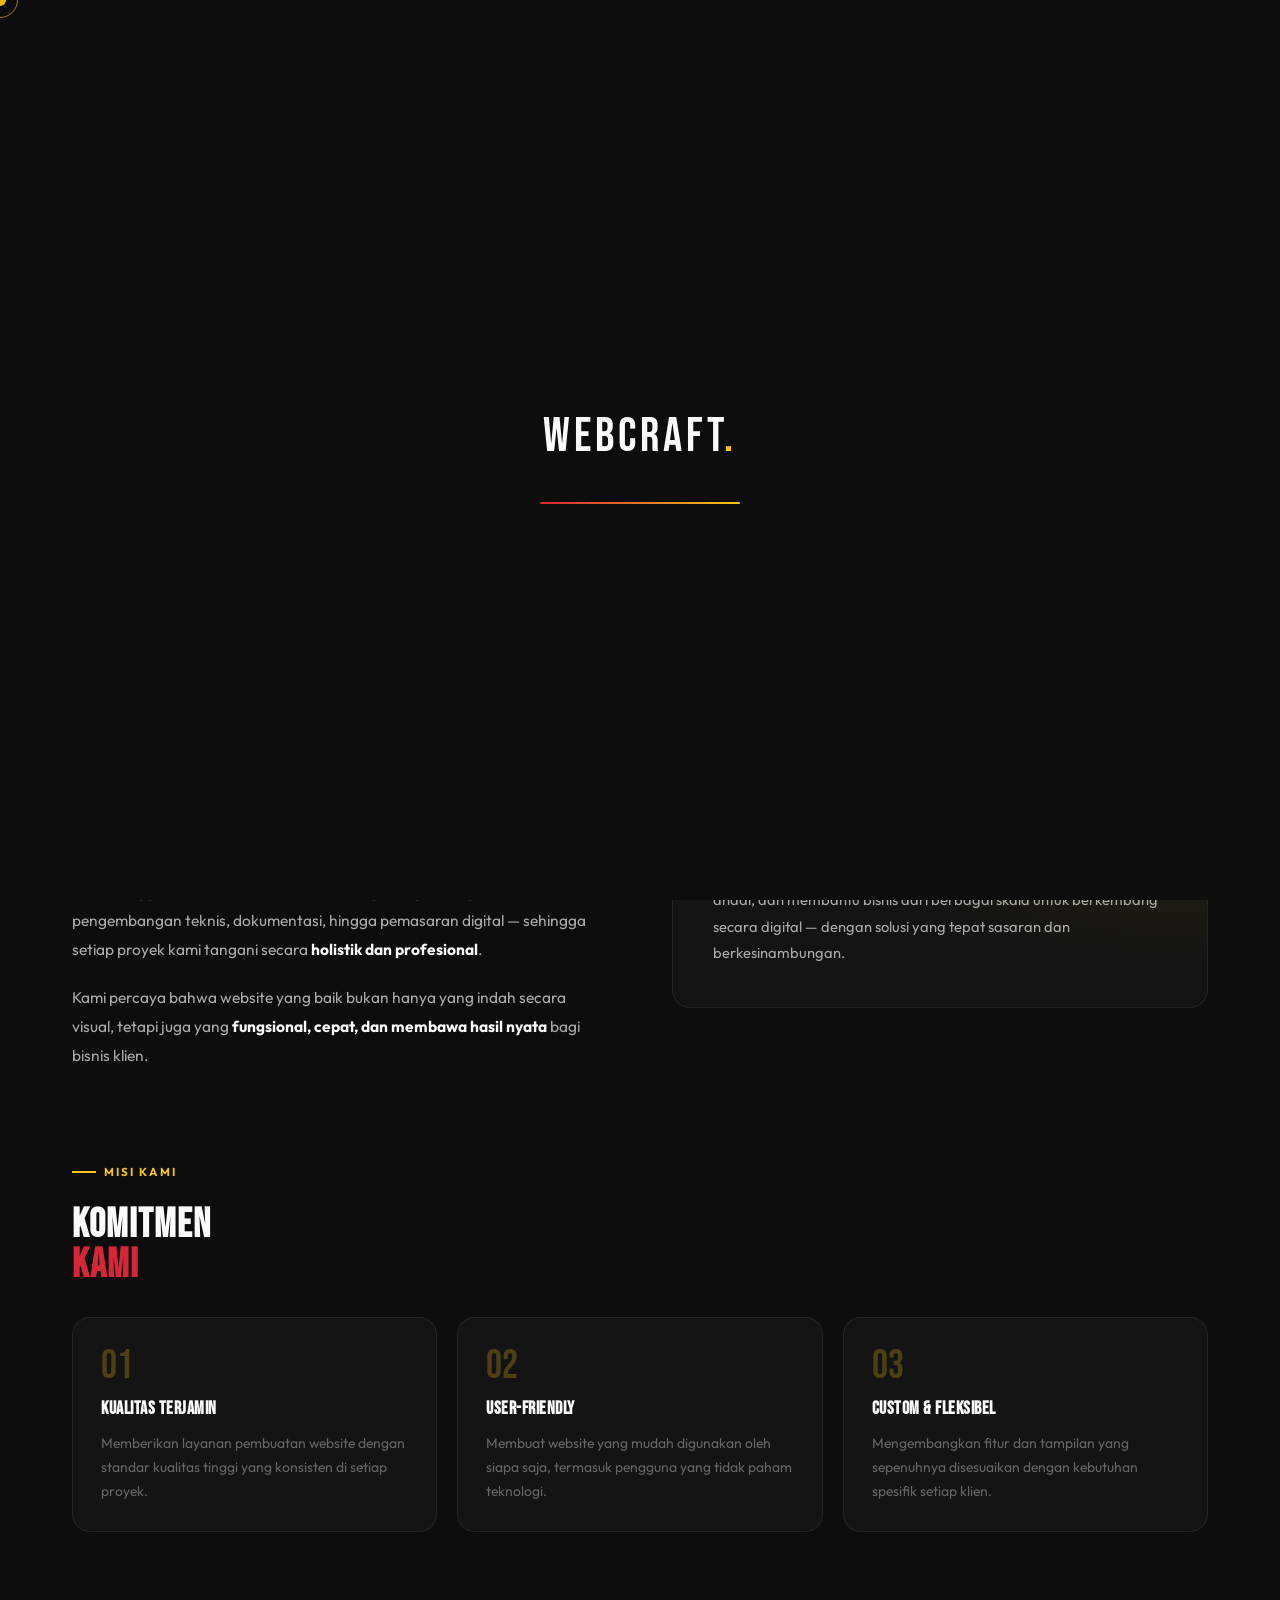
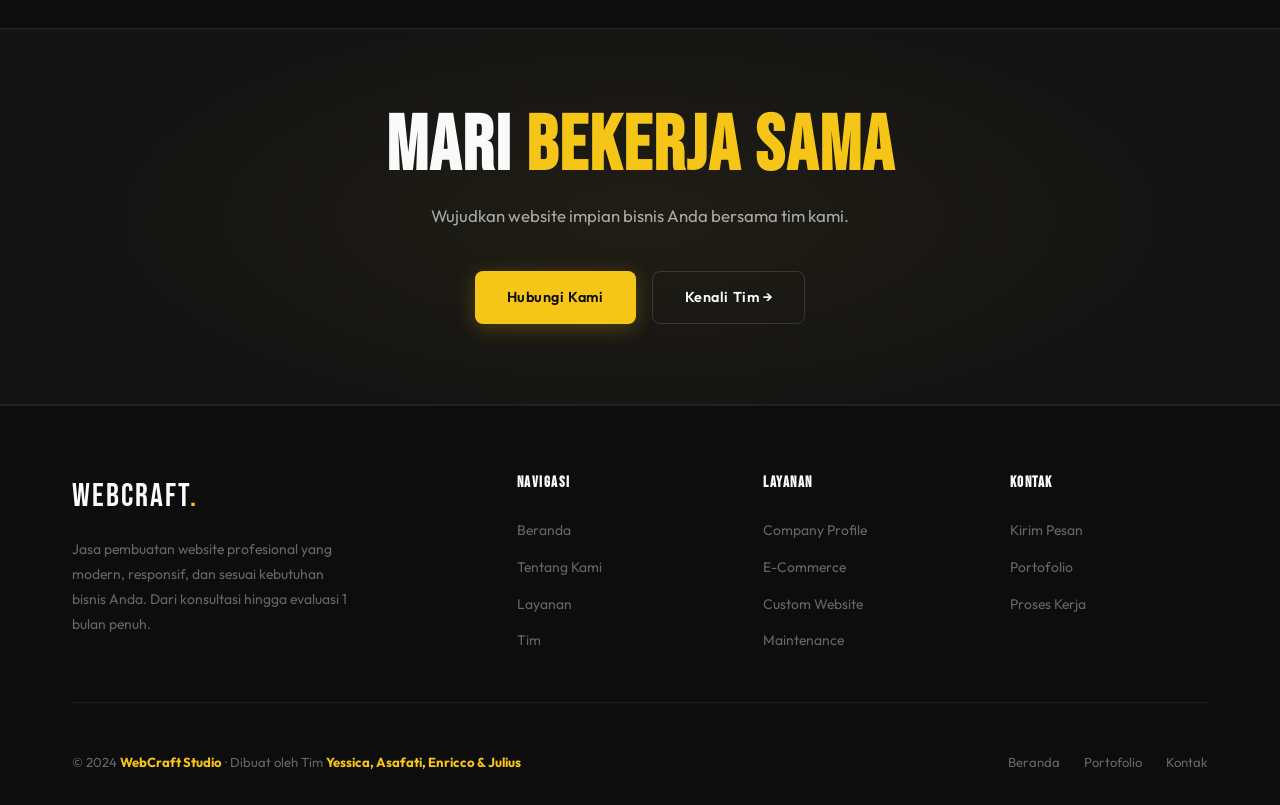
==== about.html @ 4777c93f "upload full website" ====
<!DOCTYPE html>
<html lang="id">
<head>
  <meta charset="UTF-8" />
  <meta name="viewport" content="width=device-width, initial-scale=1.0" />
  <meta name="description" content="Kenali tim WebCraft Studio dan visi misi kami dalam membangun website profesional." />
  <title>Tentang Kami – WebCraft Studio</title>
  <link rel="stylesheet" href="assets/css/style.css" />
  <link rel="preconnect" href="https://fonts.googleapis.com" />
  <link rel="preconnect" href="https://fonts.gstatic.com" crossorigin />
  <link href="https://fonts.googleapis.com/css2?family=Bebas+Neue&family=Outfit:wght@300;400;500;600;700&display=swap" rel="stylesheet" />
</head>
<body>
  <!-- ELEMENTS -->
  <div id="cursor"></div>
  <div id="cursor-ring"></div>
  <div id="progress-bar"></div>
  <!-- LOADER -->
  <div id="loader">
    <div class="loader-logo">WebCraft<span>.</span></div>
    <div class="loader-bar"><div class="loader-fill"></div></div>
  </div>
  <!-- BACK TO TOP -->
  <button id="back-to-top" aria-label="Kembali ke atas">↑</button>
  <!-- NAVBAR -->
  <nav class="navbar" id="navbar">
    <div class="nav-inner">
      <a href="index.html" class="nav-logo">WebCraft<span>.</span></a>
      <ul class="nav-menu">
        <li><a href="index.html" >Beranda</a></li>
        <li><a href="about.html" class="active">Tentang</a></li>
        <li><a href="services.html" >Layanan</a></li>
        <li><a href="portfolio.html" >Portofolio</a></li>
        <li><a href="process.html" >Proses</a></li>
        <li><a href="team.html" >Tim</a></li>
        <li><a href="contact.html" class="nav-cta-btn ">Hubungi Kami</a></li>
      </ul>
      <button class="hamburger" id="hamburger" aria-label="Menu"><span></span><span></span><span></span></button>
    </div>
  </nav>
  <!-- MOBILE NAV -->
  <div class="mobile-nav" id="mobileNav">
    <a href="index.html">Beranda</a>
    <a href="about.html">Tentang</a>
    <a href="services.html">Layanan</a>
    <a href="portfolio.html">Portofolio</a>
    <a href="process.html">Proses</a>
    <a href="team.html">Tim</a>
    <a href="contact.html">Hubungi Kami</a>
  </div>

  <section class="page-hero">
    <div class="container">
      <div class="page-hero-inner reveal">
        <div class="section-label">Tentang Kami</div>
        <h1>TIM DI BALIK<br/><span class="accent-gold">WEBCRAFT</span></h1>
        <p>Kami adalah tim pengembang website yang fokus pada pembuatan website sederhana hingga menengah — khususnya e-commerce — dengan dedikasi penuh di setiap proyeknya.</p>
      </div>
    </div>
  </section>

  <section class="section">
    <div class="container">
      <div class="about-grid">
        <div class="about-text reveal-left">
          <div class="section-label">Latar Belakang</div>
          <h2 style="font-family:var(--font-display);font-size:2.5rem;letter-spacing:1px;line-height:1;margin-bottom:1.5rem;">SIAPA<br/><span class="accent-gold">KAMI?</span></h2>
          <p>Website ini lahir sebagai bagian dari <strong>proyek pengembangan sistem e-commerce</strong> yang kami kerjakan bersama. Kami memahami betapa pentingnya kehadiran digital bagi bisnis modern.</p>
          <p>Setiap anggota tim membawa keahlian yang saling melengkapi — dari pengembangan teknis, dokumentasi, hingga pemasaran digital — sehingga setiap proyek kami tangani secara <strong>holistik dan profesional</strong>.</p>
          <p>Kami percaya bahwa website yang baik bukan hanya yang indah secara visual, tetapi juga yang <strong>fungsional, cepat, dan membawa hasil nyata</strong> bagi bisnis klien.</p>
        </div>
        <div class="vision-box reveal-right">
          <div class="section-label">Visi</div>
          <h3>MENJADI MITRA DIGITAL TERPERCAYA</h3>
          <p>Kami berkomitmen menjadi penyedia jasa website yang kreatif, andal, dan membantu bisnis dari berbagai skala untuk berkembang secara digital — dengan solusi yang tepat sasaran dan berkesinambungan.</p>
        </div>
      </div>

      <div class="section-head reveal" style="margin-bottom:2rem;">
        <div class="section-label">Misi Kami</div>
        <h2 style="font-family:var(--font-display);font-size:2.5rem;letter-spacing:1px;line-height:1;">KOMITMEN<br/><span class="accent-red">KAMI</span></h2>
      </div>
      <div class="mission-grid">
        <div class="mission-card reveal">
          <div class="mission-num">01</div>
          <h3>KUALITAS TERJAMIN</h3>
          <p>Memberikan layanan pembuatan website dengan standar kualitas tinggi yang konsisten di setiap proyek.</p>
        </div>
        <div class="mission-card reveal">
          <div class="mission-num">02</div>
          <h3>USER-FRIENDLY</h3>
          <p>Membuat website yang mudah digunakan oleh siapa saja, termasuk pengguna yang tidak paham teknologi.</p>
        </div>
        <div class="mission-card reveal">
          <div class="mission-num">03</div>
          <h3>CUSTOM & FLEKSIBEL</h3>
          <p>Mengembangkan fitur dan tampilan yang sepenuhnya disesuaikan dengan kebutuhan spesifik setiap klien.</p>
        </div>
      </div>
    </div>
  </section>

  <section class="cta-section">
    <div class="container">
      <div class="cta-inner">
        <h2>MARI <span class="accent-gold">BEKERJA SAMA</span></h2>
        <p>Wujudkan website impian bisnis Anda bersama tim kami.</p>
        <div class="cta-btns">
          <a href="contact.html" class="btn btn-gold">Hubungi Kami</a>
          <a href="team.html" class="btn btn-outline">Kenali Tim →</a>
        </div>
      </div>
    </div>
  </section>

  <footer class="footer">
    <div class="container">
      <div class="footer-grid">
        <div class="footer-brand">
          <div class="footer-brand-logo">WebCraft<span>.</span></div>
          <p>Jasa pembuatan website profesional yang modern, responsif, dan sesuai kebutuhan bisnis Anda. Dari konsultasi hingga evaluasi 1 bulan penuh.</p>
        </div>
        <div class="footer-col">
          <h4>Navigasi</h4>
          <ul>
            <li><a href="index.html">Beranda</a></li>
            <li><a href="about.html">Tentang Kami</a></li>
            <li><a href="services.html">Layanan</a></li>
            <li><a href="team.html">Tim</a></li>
          </ul>
        </div>
        <div class="footer-col">
          <h4>Layanan</h4>
          <ul>
            <li><a href="services.html">Company Profile</a></li>
            <li><a href="services.html">E-Commerce</a></li>
            <li><a href="services.html">Custom Website</a></li>
            <li><a href="services.html">Maintenance</a></li>
          </ul>
        </div>
        <div class="footer-col">
          <h4>Kontak</h4>
          <ul>
            <li><a href="contact.html">Kirim Pesan</a></li>
            <li><a href="portfolio.html">Portofolio</a></li>
            <li><a href="process.html">Proses Kerja</a></li>
          </ul>
        </div>
      </div>
      <div class="footer-bottom">
        <p>© 2024 <strong>WebCraft Studio</strong> · Dibuat oleh Tim <strong>Yessica, Asafati, Enricco &amp; Julius</strong></p>
        <div class="footer-bottom-links">
          <a href="index.html">Beranda</a>
          <a href="portfolio.html">Portofolio</a>
          <a href="contact.html">Kontak</a>
        </div>
      </div>
    </div>
  </footer>
  <script src="assets/js/script.js"></script>
</body>
</html>
---- assets/css/style.css ----
/* ================================================================
   WebCraft Studio — Production Stylesheet
   Theme: Corporate Black × Gold × Crimson
   ================================================================ */

@import url('https://fonts.googleapis.com/css2?family=Bebas+Neue&family=Outfit:wght@300;400;500;600;700&display=swap');

:root {
  /* Core Palette */
  --black:      #0d0d0d;
  --black-2:    #141414;
  --black-3:    #1a1a1a;
  --black-4:    #242424;
  --gold:       #F5C518;
  --gold-dark:  #c9a010;
  --gold-glow:  rgba(245,197,24,0.15);
  --red:        #D72638;
  --red-dark:   #b01e2c;
  --red-glow:   rgba(215,38,56,0.15);
  --white:      #FAFAFA;
  --gray-1:     #e0e0e0;
  --gray-2:     #aaaaaa;
  --gray-3:     #666666;
  --border:     rgba(255,255,255,0.07);
  --border-2:   rgba(255,255,255,0.13);

  /* Typography */
  --font-display: 'Bebas Neue', sans-serif;
  --font-body:    'Outfit', sans-serif;

  /* Spacing & Shape */
  --nav-h:   70px;
  --r:       10px;
  --r-lg:    18px;
  --r-xl:    28px;
}

/* ─── RESET ─── */
*, *::before, *::after { box-sizing: border-box; margin: 0; padding: 0; }
html { scroll-behavior: smooth; font-size: 16px; }
body {
  background: var(--black);
  color: var(--white);
  font-family: var(--font-body);
  line-height: 1.7;
  overflow-x: hidden;
  cursor: none; /* custom cursor */
}
img { display: block; max-width: 100%; }
a { text-decoration: none; color: inherit; }
ul { list-style: none; }
button { cursor: none; }

/* ─── CUSTOM CURSOR ─── */
#cursor {
  position: fixed;
  width: 12px; height: 12px;
  background: var(--gold);
  border-radius: 50%;
  pointer-events: none;
  z-index: 99999;
  transform: translate(-50%,-50%);
  transition: width .2s, height .2s, background .2s;
  mix-blend-mode: difference;
}
#cursor-ring {
  position: fixed;
  width: 36px; height: 36px;
  border: 1.5px solid var(--gold);
  border-radius: 50%;
  pointer-events: none;
  z-index: 99998;
  transform: translate(-50%,-50%);
  transition: transform .12s ease, width .25s, height .25s, border-color .25s;
  opacity: 0.6;
}
body.cursor-hover #cursor { width: 20px; height: 20px; background: var(--red); }
body.cursor-hover #cursor-ring { width: 52px; height: 52px; border-color: var(--red); }

/* ─── SCROLL PROGRESS BAR ─── */
#progress-bar {
  position: fixed;
  top: 0; left: 0;
  height: 3px;
  width: 0%;
  background: linear-gradient(90deg, var(--red), var(--gold));
  z-index: 10000;
  transition: width 0.1s linear;
}

/* ─── PAGE LOADER ─── */
#loader {
  position: fixed;
  inset: 0;
  background: var(--black);
  z-index: 99997;
  display: flex;
  flex-direction: column;
  align-items: center;
  justify-content: center;
  gap: 1.5rem;
  transition: opacity 0.5s ease, visibility 0.5s ease;
}
#loader.hidden { opacity: 0; visibility: hidden; }
.loader-logo {
  font-family: var(--font-display);
  font-size: 3rem;
  letter-spacing: 4px;
  color: var(--white);
}
.loader-logo span { color: var(--gold); }
.loader-bar {
  width: 200px;
  height: 2px;
  background: var(--black-4);
  border-radius: 2px;
  overflow: hidden;
}
.loader-fill {
  height: 100%;
  background: linear-gradient(90deg, var(--red), var(--gold));
  animation: loaderAnim 1.6s ease forwards;
}
@keyframes loaderAnim {
  from { width: 0%; }
  to   { width: 100%; }
}

/* ─── NAVBAR ─── */
.navbar {
  position: fixed;
  top: 0; left: 0; right: 0;
  height: var(--nav-h);
  z-index: 9000;
  transition: background 0.35s, box-shadow 0.35s;
}
.navbar.scrolled {
  background: rgba(13,13,13,0.97);
  box-shadow: 0 1px 0 var(--border);
  backdrop-filter: blur(12px);
}
.nav-inner {
  display: flex;
  align-items: center;
  justify-content: space-between;
  height: 100%;
  max-width: 1200px;
  margin: 0 auto;
  padding: 0 2rem;
}
.nav-logo {
  font-family: var(--font-display);
  font-size: 1.8rem;
  letter-spacing: 2px;
  color: var(--white);
}
.nav-logo span { color: var(--gold); }

.nav-menu {
  display: flex;
  align-items: center;
  gap: 2rem;
}
.nav-menu a {
  font-size: 0.82rem;
  font-weight: 500;
  letter-spacing: 0.1em;
  text-transform: uppercase;
  color: var(--gray-2);
  position: relative;
  padding-bottom: 3px;
  transition: color 0.2s;
}
.nav-menu a::after {
  content: '';
  position: absolute;
  bottom: 0; left: 0;
  width: 0; height: 2px;
  background: var(--gold);
  transition: width 0.3s;
}
.nav-menu a:hover,
.nav-menu a.active { color: var(--white); }
.nav-menu a:hover::after,
.nav-menu a.active::after { width: 100%; }

.nav-cta-btn {
  background: var(--gold) !important;
  color: var(--black) !important;
  padding: 0.5rem 1.3rem;
  border-radius: 6px;
  font-weight: 700 !important;
  font-size: 0.8rem !important;
  letter-spacing: 0.08em !important;
  transition: background 0.2s, transform 0.2s !important;
}
.nav-cta-btn::after { display: none !important; }
.nav-cta-btn:hover { background: var(--gold-dark) !important; transform: translateY(-1px); }

.hamburger {
  display: none;
  flex-direction: column;
  gap: 5px;
  background: none;
  border: none;
  padding: 4px;
}
.hamburger span {
  display: block;
  width: 26px; height: 2px;
  background: var(--white);
  transition: all 0.3s;
}
.hamburger.open span:nth-child(1) { transform: translateY(7px) rotate(45deg); }
.hamburger.open span:nth-child(2) { opacity: 0; transform: scaleX(0); }
.hamburger.open span:nth-child(3) { transform: translateY(-7px) rotate(-45deg); }

/* ─── MOBILE NAV ─── */
.mobile-nav {
  display: none;
  position: fixed;
  top: var(--nav-h); left: 0; right: 0;
  background: rgba(13,13,13,0.98);
  backdrop-filter: blur(12px);
  border-bottom: 1px solid var(--border);
  padding: 1.5rem 2rem 2rem;
  flex-direction: column;
  gap: 1.25rem;
  z-index: 8999;
  transform: translateY(-10px);
  opacity: 0;
  transition: opacity 0.3s, transform 0.3s;
}
.mobile-nav.open { display: flex; opacity: 1; transform: translateY(0); }
.mobile-nav a {
  font-size: 1rem;
  font-weight: 500;
  color: var(--gray-1);
  letter-spacing: 0.05em;
  padding: 0.5rem 0;
  border-bottom: 1px solid var(--border);
  transition: color 0.2s;
}
.mobile-nav a:last-child { border-bottom: none; }
.mobile-nav a:hover { color: var(--gold); }

/* ─── UTILITY ─── */
.container {
  width: 100%;
  max-width: 1200px;
  margin: 0 auto;
  padding: 0 2rem;
}
.section-label {
  display: inline-flex;
  align-items: center;
  gap: 0.5rem;
  font-size: 0.72rem;
  font-weight: 700;
  letter-spacing: 0.18em;
  text-transform: uppercase;
  color: var(--gold);
  margin-bottom: 1rem;
}
.section-label::before {
  content: '';
  display: block;
  width: 24px; height: 2px;
  background: var(--gold);
}
.accent-gold { color: var(--gold); }
.accent-red  { color: var(--red);  }

/* ─── BUTTONS ─── */
.btn {
  display: inline-flex;
  align-items: center;
  gap: 0.5rem;
  padding: 0.85rem 2rem;
  border-radius: 8px;
  font-family: var(--font-body);
  font-size: 0.9rem;
  font-weight: 600;
  letter-spacing: 0.04em;
  border: none;
  cursor: none;
  transition: transform 0.25s, box-shadow 0.25s, background 0.25s;
}
.btn:hover { transform: translateY(-3px); }
.btn-gold {
  background: var(--gold);
  color: var(--black);
  box-shadow: 0 4px 20px rgba(245,197,24,0.25);
}
.btn-gold:hover { background: #ffd230; box-shadow: 0 8px 32px rgba(245,197,24,0.4); }
.btn-red {
  background: var(--red);
  color: var(--white);
  box-shadow: 0 4px 20px rgba(215,38,56,0.25);
}
.btn-red:hover { background: #e8283a; box-shadow: 0 8px 32px rgba(215,38,56,0.4); }
.btn-outline {
  background: transparent;
  color: var(--white);
  border: 1.5px solid var(--border-2);
}
.btn-outline:hover { border-color: var(--gold); color: var(--gold); }

/* ─── REVEAL ANIMATION ─── */
.reveal {
  opacity: 0;
  transform: translateY(30px);
  transition: opacity 0.65s cubic-bezier(0.22,1,0.36,1),
              transform 0.65s cubic-bezier(0.22,1,0.36,1);
}
.reveal.visible { opacity: 1; transform: translateY(0); }
.reveal-left  { opacity: 0; transform: translateX(-40px); transition: opacity 0.65s ease, transform 0.65s ease; }
.reveal-right { opacity: 0; transform: translateX(40px);  transition: opacity 0.65s ease, transform 0.65s ease; }
.reveal-left.visible, .reveal-right.visible { opacity: 1; transform: translateX(0); }

/* ─── HERO ─── */
.hero {
  min-height: 100vh;
  display: flex;
  align-items: center;
  padding-top: var(--nav-h);
  position: relative;
  overflow: hidden;
}
.hero-bg {
  position: absolute;
  inset: 0;
  pointer-events: none;
}
.hero-bg-noise {
  position: absolute;
  inset: 0;
  background-image: url("data:image/svg+xml,%3Csvg viewBox='0 0 256 256' xmlns='http://www.w3.org/2000/svg'%3E%3Cfilter id='noise'%3E%3CfeTurbulence type='fractalNoise' baseFrequency='0.9' numOctaves='4' stitchTiles='stitch'/%3E%3C/filter%3E%3Crect width='100%25' height='100%25' filter='url(%23noise)' opacity='0.04'/%3E%3C/svg%3E");
  opacity: 0.4;
}
.hero-bg-grad {
  position: absolute;
  inset: 0;
  background:
    radial-gradient(ellipse 50% 70% at 80% 50%, rgba(245,197,24,0.06) 0%, transparent 60%),
    radial-gradient(ellipse 40% 50% at 10% 80%, rgba(215,38,56,0.07) 0%, transparent 60%);
}
.hero-bg-line {
  position: absolute;
  top: 0; right: 30%;
  width: 1px; height: 100%;
  background: linear-gradient(to bottom, transparent, var(--border) 30%, var(--border) 70%, transparent);
}

.hero-inner {
  width: 100%;
  max-width: 1200px;
  margin: 0 auto;
  padding: 6rem 2rem 5rem;
  display: grid;
  grid-template-columns: 1fr 420px;
  gap: 4rem;
  align-items: center;
  position: relative;
  z-index: 1;
}

.hero-eyebrow {
  display: inline-flex;
  align-items: center;
  gap: 0.6rem;
  font-size: 0.72rem;
  font-weight: 700;
  letter-spacing: 0.2em;
  text-transform: uppercase;
  color: var(--gold);
  margin-bottom: 1.5rem;
  animation: heroFade 0.7s 0.1s both;
}
.hero-eyebrow-dot {
  width: 6px; height: 6px;
  border-radius: 50%;
  background: var(--gold);
  animation: pulse 2s infinite;
}
@keyframes pulse {
  0%, 100% { box-shadow: 0 0 0 0 rgba(245,197,24,0.4); }
  50%       { box-shadow: 0 0 0 8px rgba(245,197,24,0); }
}

.hero-title {
  font-family: var(--font-display);
  font-size: clamp(4rem, 8vw, 7.5rem);
  line-height: 0.95;
  letter-spacing: 2px;
  margin-bottom: 1.75rem;
  animation: heroFade 0.7s 0.2s both;
}
.hero-title .line-red  { color: var(--red); display: block; }
.hero-title .line-gold { color: var(--gold); display: block; }

.hero-desc {
  font-size: 1.05rem;
  color: var(--gray-2);
  max-width: 480px;
  line-height: 1.8;
  margin-bottom: 2.5rem;
  animation: heroFade 0.7s 0.3s both;
}

.hero-btns {
  display: flex;
  gap: 1rem;
  flex-wrap: wrap;
  animation: heroFade 0.7s 0.4s both;
  margin-bottom: 3.5rem;
}

.hero-stats {
  display: flex;
  gap: 2.5rem;
  animation: heroFade 0.7s 0.5s both;
  padding-top: 2.5rem;
  border-top: 1px solid var(--border);
}
.hero-stat-num {
  font-family: var(--font-display);
  font-size: 2.5rem;
  letter-spacing: 1px;
  line-height: 1;
  color: var(--gold);
}
.hero-stat-label { font-size: 0.78rem; color: var(--gray-3); letter-spacing: 0.05em; margin-top: 2px; }

@keyframes heroFade {
  from { opacity: 0; transform: translateY(18px); }
  to   { opacity: 1; transform: translateY(0); }
}

/* Hero visual card */
.hero-visual { position: relative; }
.hero-vis-card {
  background: var(--black-3);
  border: 1px solid var(--border-2);
  border-radius: var(--r-xl);
  padding: 2rem;
  animation: heroFade 0.8s 0.4s both;
  position: relative;
  overflow: hidden;
}
.hero-vis-card::before {
  content: '';
  position: absolute;
  top: 0; left: 0; right: 0;
  height: 3px;
  background: linear-gradient(90deg, var(--red), var(--gold));
}
.hvc-header {
  display: flex;
  align-items: center;
  justify-content: space-between;
  margin-bottom: 1.5rem;
}
.hvc-dots { display: flex; gap: 5px; }
.hvc-dot {
  width: 10px; height: 10px;
  border-radius: 50%;
}
.hvc-dot:nth-child(1) { background: #ff5f57; }
.hvc-dot:nth-child(2) { background: #febc2e; }
.hvc-dot:nth-child(3) { background: #28c840; }
.hvc-tag {
  font-size: 0.72rem;
  font-weight: 600;
  color: var(--gold);
  letter-spacing: 0.1em;
  background: var(--gold-glow);
  padding: 0.2rem 0.6rem;
  border-radius: 4px;
}
.hvc-lines { display: flex; flex-direction: column; gap: 8px; margin-bottom: 1.5rem; }
.hvc-line {
  height: 9px;
  background: var(--black-4);
  border-radius: 4px;
}
.hvc-line:nth-child(1) { width: 80%; }
.hvc-line:nth-child(2) { width: 60%; }
.hvc-line:nth-child(3) { width: 70%; }
.hvc-grid { display: grid; grid-template-columns: 1fr 1fr 1fr; gap: 8px; margin-bottom: 1.5rem; }
.hvc-box {
  height: 60px;
  border-radius: 8px;
  background: var(--black-4);
  position: relative;
  overflow: hidden;
}
.hvc-box::after {
  content: '';
  position: absolute;
  bottom: 0; left: 0; right: 0;
  height: 3px;
}
.hvc-box:nth-child(1)::after { background: var(--gold); width: 60%; }
.hvc-box:nth-child(2)::after { background: var(--red); width: 40%; }
.hvc-box:nth-child(3)::after { background: var(--gold); width: 75%; }
.hvc-btn-mock {
  height: 36px;
  background: var(--gold);
  border-radius: 6px;
  width: 50%;
  opacity: 0.85;
}

.hero-floating-badge {
  position: absolute;
  bottom: -16px; left: -20px;
  background: var(--red);
  color: var(--white);
  font-size: 0.78rem;
  font-weight: 700;
  letter-spacing: 0.05em;
  padding: 0.6rem 1rem;
  border-radius: 8px;
  box-shadow: 0 8px 24px rgba(215,38,56,0.35);
  animation: floatBadge 3s ease-in-out infinite;
}
.hero-floating-badge-2 {
  position: absolute;
  top: -16px; right: -16px;
  background: var(--black-3);
  border: 1px solid var(--border-2);
  color: var(--gold);
  font-size: 0.78rem;
  font-weight: 700;
  padding: 0.6rem 1rem;
  border-radius: 8px;
  animation: floatBadge 3.5s ease-in-out infinite reverse;
}
@keyframes floatBadge {
  0%, 100% { transform: translateY(0); }
  50%       { transform: translateY(-8px); }
}

/* ─── TICKER ─── */
.ticker-wrap {
  background: var(--gold);
  padding: 0.7rem 0;
  overflow: hidden;
  white-space: nowrap;
}
.ticker-inner {
  display: inline-flex;
  gap: 0;
  animation: ticker 30s linear infinite;
}
.ticker-item {
  display: inline-flex;
  align-items: center;
  gap: 1.5rem;
  padding: 0 2rem;
  font-family: var(--font-display);
  font-size: 0.9rem;
  letter-spacing: 0.15em;
  color: var(--black);
}
.ticker-sep { color: var(--red); font-size: 1.2rem; }
@keyframes ticker {
  from { transform: translateX(0); }
  to   { transform: translateX(-50%); }
}

/* ─── ABOUT / FEATURES ─── */
.section {
  padding: 6rem 0;
}
.section-head {
  margin-bottom: 3.5rem;
}
.section-head h2 {
  font-family: var(--font-display);
  font-size: clamp(2.5rem, 5vw, 4rem);
  letter-spacing: 1px;
  line-height: 1;
  margin-top: 0.5rem;
}
.section-head p {
  color: var(--gray-2);
  max-width: 540px;
  margin-top: 1rem;
  font-size: 0.97rem;
}

.features-grid {
  display: grid;
  grid-template-columns: repeat(3, 1fr);
  gap: 1.25rem;
}
.feature-card {
  background: var(--black-2);
  border: 1px solid var(--border);
  border-radius: var(--r-lg);
  padding: 2rem;
  position: relative;
  overflow: hidden;
  transition: border-color 0.3s, transform 0.3s;
}
.feature-card::before {
  content: '';
  position: absolute;
  top: 0; left: 0; right: 0;
  height: 2px;
  background: transparent;
  transition: background 0.3s;
}
.feature-card:hover { border-color: var(--gold); transform: translateY(-5px); }
.feature-card:hover::before { background: linear-gradient(90deg, var(--red), var(--gold)); }
.feature-num {
  font-family: var(--font-display);
  font-size: 3.5rem;
  color: var(--black-4);
  line-height: 1;
  margin-bottom: 0.5rem;
  transition: color 0.3s;
}
.feature-card:hover .feature-num { color: var(--gold-glow); }
.feature-icon { font-size: 1.75rem; margin-bottom: 0.75rem; }
.feature-card h3 {
  font-family: var(--font-display);
  font-size: 1.3rem;
  letter-spacing: 0.5px;
  margin-bottom: 0.5rem;
}
.feature-card p { color: var(--gray-3); font-size: 0.88rem; line-height: 1.7; }

/* ─── SERVICES ─── */
.services-list { display: flex; flex-direction: column; gap: 1.5rem; }
.service-row {
  display: grid;
  grid-template-columns: 80px 1fr auto;
  align-items: center;
  gap: 2rem;
  background: var(--black-2);
  border: 1px solid var(--border);
  border-radius: var(--r-lg);
  padding: 2rem 2.5rem;
  transition: border-color 0.3s, background 0.3s, transform 0.3s;
  cursor: none;
}
.service-row:hover {
  border-color: var(--gold);
  background: var(--black-3);
  transform: translateX(6px);
}
.service-row-num {
  font-family: var(--font-display);
  font-size: 2.5rem;
  color: var(--black-4);
  transition: color 0.3s;
}
.service-row:hover .service-row-num { color: var(--gold); }
.service-row-body h3 {
  font-family: var(--font-display);
  font-size: 1.5rem;
  letter-spacing: 0.5px;
  margin-bottom: 0.25rem;
}
.service-row-body p { color: var(--gray-3); font-size: 0.88rem; }
.service-tags { display: flex; flex-wrap: wrap; gap: 0.4rem; margin-top: 0.75rem; }
.stag {
  background: var(--black-4);
  border: 1px solid var(--border);
  color: var(--gray-2);
  font-size: 0.75rem;
  padding: 0.2rem 0.6rem;
  border-radius: 4px;
}
.service-row-arrow {
  font-size: 1.5rem;
  color: var(--gray-3);
  transition: color 0.3s, transform 0.3s;
}
.service-row:hover .service-row-arrow { color: var(--gold); transform: translateX(4px); }

/* ─── PORTFOLIO ─── */
.portfolio-featured {
  background: var(--black-2);
  border: 1px solid var(--border);
  border-radius: var(--r-xl);
  overflow: hidden;
}
.pf-header {
  padding: 2.5rem 2.5rem 0;
  display: flex;
  align-items: flex-start;
  justify-content: space-between;
  flex-wrap: wrap;
  gap: 1rem;
}
.pf-badge {
  background: var(--red);
  color: var(--white);
  font-size: 0.72rem;
  font-weight: 700;
  letter-spacing: 0.12em;
  text-transform: uppercase;
  padding: 0.3rem 0.8rem;
  border-radius: 4px;
  margin-bottom: 1rem;
  display: inline-block;
}
.pf-header h2 {
  font-family: var(--font-display);
  font-size: 2.5rem;
  letter-spacing: 1px;
}
.pf-header p { color: var(--gray-2); font-size: 0.92rem; max-width: 500px; margin-top: 0.5rem; }

.pf-mockup {
  margin: 2rem 2.5rem;
  background: var(--black-3);
  border: 1px solid var(--border);
  border-radius: var(--r-lg);
  overflow: hidden;
}
.pf-browser-bar {
  background: var(--black-4);
  padding: 0.6rem 1rem;
  display: flex;
  align-items: center;
  gap: 1rem;
}
.pf-dots { display: flex; gap: 5px; }
.pf-dot { width: 10px; height: 10px; border-radius: 50%; }
.pf-dot:nth-child(1) { background: #ff5f57; }
.pf-dot:nth-child(2) { background: #febc2e; }
.pf-dot:nth-child(3) { background: #28c840; }
.pf-url {
  background: var(--black-3);
  border-radius: 4px;
  height: 22px;
  flex: 1;
  max-width: 300px;
  display: flex;
  align-items: center;
  padding: 0 0.75rem;
  font-size: 0.72rem;
  color: var(--gray-3);
}

.pf-screen {
  display: grid;
  grid-template-columns: 1.6fr 1fr;
  min-height: 280px;
}
.pf-screen-main {
  background: linear-gradient(135deg, #1a1a1a 0%, #111 100%);
  padding: 2rem;
  border-right: 1px solid var(--border);
  display: flex;
  flex-direction: column;
  gap: 1rem;
}
.pf-nav-mock { display: flex; justify-content: space-between; align-items: center; }
.pf-nav-logo { width: 80px; height: 12px; background: var(--gold); border-radius: 3px; opacity: 0.5; }
.pf-nav-links { display: flex; gap: 8px; }
.pf-nav-links span { width: 36px; height: 8px; background: var(--border-2); border-radius: 3px; }
.pf-hero-block { flex: 1; display: flex; flex-direction: column; gap: 10px; justify-content: center; }
.pf-hl { height: 14px; background: var(--white); opacity: 0.12; border-radius: 4px; }
.pf-hl.w80 { width: 80%; }
.pf-hl.w55 { width: 55%; }
.pf-hl.w65 { width: 65%; }
.pf-cta-mock { display: flex; gap: 8px; margin-top: 4px; }
.pf-cta-btn { height: 28px; border-radius: 6px; }
.pf-cta-btn.gold { background: var(--gold); width: 80px; opacity: 0.7; }
.pf-cta-btn.outline { width: 70px; border: 1px solid var(--border-2); }

.pf-screen-side { background: var(--black-3); padding: 1.25rem; display: flex; flex-direction: column; gap: 8px; }
.pf-product-card {
  background: var(--black-4);
  border-radius: 8px;
  padding: 10px;
  display: flex;
  flex-direction: column;
  gap: 6px;
}
.pf-prod-img { height: 50px; background: var(--black-2); border-radius: 5px; }
.pf-prod-name { height: 7px; background: var(--border-2); border-radius: 3px; width: 80%; }
.pf-prod-price { height: 7px; background: var(--gold); border-radius: 3px; width: 40%; opacity: 0.4; }

.pf-features { padding: 2rem 2.5rem; display: flex; flex-wrap: wrap; gap: 0.75rem; }
.pf-feat {
  display: flex; align-items: center; gap: 0.4rem;
  background: var(--black-3);
  border: 1px solid var(--border);
  padding: 0.4rem 0.9rem;
  border-radius: 6px;
  font-size: 0.82rem;
  color: var(--gray-1);
}
.pf-feat-icon { color: var(--gold); font-size: 0.9rem; }

/* ─── EVALUATION ─── */
.eval-cards {
  display: grid;
  grid-template-columns: repeat(4, 1fr);
  gap: 1rem;
  margin-bottom: 3rem;
}
.eval-card {
  background: var(--black-2);
  border: 1px solid var(--border);
  border-radius: var(--r);
  padding: 1.5rem;
  border-top: 3px solid transparent;
  transition: transform 0.3s, border-color 0.3s;
}
.eval-card:hover { transform: translateY(-4px); }
.eval-card.c1 { border-top-color: var(--gold); }
.eval-card.c2 { border-top-color: var(--red);  }
.eval-card.c3 { border-top-color: #60a5fa;     }
.eval-card.c4 { border-top-color: #34d399;     }
.eval-icon { font-size: 1.5rem; margin-bottom: 0.75rem; }
.eval-card h3 { font-family: var(--font-display); font-size: 1rem; letter-spacing: 0.5px; margin-bottom: 0.3rem; }
.eval-card p { color: var(--gray-3); font-size: 0.83rem; line-height: 1.6; }

/* Evaluation timeline */
.timeline { position: relative; padding-left: 2.5rem; }
.timeline::before {
  content: '';
  position: absolute;
  left: 9px; top: 8px; bottom: 8px;
  width: 2px;
  background: linear-gradient(to bottom, var(--red), var(--gold));
}
.tl-item { position: relative; margin-bottom: 2rem; }
.tl-dot {
  position: absolute;
  left: -2.1rem;
  top: 4px;
  width: 16px; height: 16px;
  border-radius: 50%;
  background: var(--black);
  border: 2px solid var(--border-2);
}
.tl-dot.done  { background: var(--gold); border-color: var(--gold); box-shadow: 0 0 10px rgba(245,197,24,0.4); }
.tl-dot.final { background: var(--red);  border-color: var(--red);  box-shadow: 0 0 10px rgba(215,38,56,0.4); }
.tl-week { font-family: var(--font-display); font-size: 1rem; letter-spacing: 1px; color: var(--gold); margin-bottom: 0.25rem; }
.tl-item p { color: var(--gray-2); font-size: 0.9rem; }

/* ─── PROCESS ─── */
.process-steps { display: grid; grid-template-columns: repeat(5, 1fr); gap: 0; }
.proc-step {
  position: relative;
  padding: 2rem 1.5rem 2rem;
  border: 1px solid var(--border);
  background: var(--black-2);
  transition: background 0.3s, border-color 0.3s;
  text-align: center;
}
.proc-step:first-child { border-radius: var(--r-lg) 0 0 var(--r-lg); }
.proc-step:last-child  { border-radius: 0 var(--r-lg) var(--r-lg) 0; }
.proc-step + .proc-step { border-left: none; }
.proc-step:hover { background: var(--black-3); border-color: var(--gold); z-index: 1; }
.proc-step:hover + .proc-step { border-left-color: var(--gold); }
.proc-num {
  font-family: var(--font-display);
  font-size: 3rem;
  color: var(--black-4);
  line-height: 1;
  margin-bottom: 0.5rem;
}
.proc-step:hover .proc-num { color: var(--gold); }
.proc-icon { font-size: 1.75rem; margin-bottom: 0.75rem; }
.proc-step h3 {
  font-family: var(--font-display);
  font-size: 1rem;
  letter-spacing: 0.5px;
  margin-bottom: 0.5rem;
}
.proc-step p { color: var(--gray-3); font-size: 0.8rem; line-height: 1.6; }
.proc-connector {
  position: absolute;
  right: -12px; top: 50%;
  transform: translateY(-50%);
  background: var(--gold);
  color: var(--black);
  width: 24px; height: 24px;
  border-radius: 50%;
  display: flex; align-items: center; justify-content: center;
  font-size: 0.6rem;
  z-index: 2;
}
.proc-step:last-child .proc-connector { display: none; }

/* ─── TEAM ─── */
.team-grid {
  display: grid;
  grid-template-columns: repeat(4, 1fr);
  gap: 1.25rem;
  margin-bottom: 2.5rem;
}
.team-card {
  background: var(--black-2);
  border: 1px solid var(--border);
  border-radius: var(--r-lg);
  padding: 2rem 1.5rem;
  text-align: center;
  position: relative;
  overflow: hidden;
  transition: border-color 0.3s, transform 0.3s;
}
.team-card::before {
  content: '';
  position: absolute;
  top: 0; left: 0; right: 0;
  height: 3px;
  background: transparent;
  transition: background 0.3s;
}
.team-card:hover { border-color: var(--gold); transform: translateY(-6px); }
.team-card:hover::before { background: linear-gradient(90deg, var(--red), var(--gold)); }

.team-photo-wrap {
  position: relative;
  width: 80px; height: 80px;
  margin: 0 auto 1.25rem;
}
.team-photo {
  width: 80px; height: 80px;
  border-radius: 50%;
  background: var(--black-4);
  border: 2px solid var(--border-2);
  overflow: hidden;
  display: flex; align-items: center; justify-content: center;
  transition: border-color 0.3s;
}
.team-card:hover .team-photo { border-color: var(--gold); }
.team-photo img { width: 100%; height: 100%; object-fit: cover; }
.team-initials {
  font-family: var(--font-display);
  font-size: 1.5rem;
  color: var(--gold);
  opacity: 0.6;
  letter-spacing: 1px;
}
.team-online-dot {
  position: absolute;
  bottom: 2px; right: 2px;
  width: 14px; height: 14px;
  border-radius: 50%;
  background: #22c55e;
  border: 2px solid var(--black-2);
}

.team-nim {
  font-size: 0.68rem;
  font-weight: 700;
  letter-spacing: 0.15em;
  color: var(--gray-3);
  margin-bottom: 0.3rem;
  font-family: monospace;
}
.team-name {
  font-family: var(--font-display);
  font-size: 1rem;
  letter-spacing: 0.5px;
  line-height: 1.3;
  margin-bottom: 0.5rem;
}
.team-role {
  display: inline-block;
  font-size: 0.72rem;
  font-weight: 700;
  padding: 0.25rem 0.7rem;
  border-radius: 4px;
  margin-bottom: 0.75rem;
  letter-spacing: 0.05em;
}
.role-marketing { background: rgba(245,197,24,0.1); border: 1px solid rgba(245,197,24,0.3); color: var(--gold); }
.role-docs       { background: rgba(96,165,250,0.1);  border: 1px solid rgba(96,165,250,0.3);  color: #60a5fa; }
.role-review     { background: rgba(167,139,250,0.1); border: 1px solid rgba(167,139,250,0.3); color: #a78bfa; }
.role-dev        { background: rgba(215,38,56,0.1);   border: 1px solid rgba(215,38,56,0.35);  color: var(--red); }

.team-desc { color: var(--gray-3); font-size: 0.82rem; line-height: 1.6; }
.team-tags { display: flex; flex-wrap: wrap; justify-content: center; gap: 0.35rem; margin-top: 0.75rem; }
.team-tags span {
  background: var(--black-4);
  border: 1px solid var(--border);
  color: var(--gray-2);
  font-size: 0.7rem;
  padding: 0.18rem 0.5rem;
  border-radius: 3px;
}

.collab-banner {
  background: linear-gradient(135deg, var(--black-3), var(--black-2));
  border: 1px solid var(--border-2);
  border-left: 4px solid var(--gold);
  border-radius: var(--r-lg);
  padding: 2rem 2.5rem;
  display: flex;
  gap: 1.5rem;
  align-items: center;
}
.collab-banner-icon { font-size: 2.5rem; flex-shrink: 0; }
.collab-banner h3 {
  font-family: var(--font-display);
  font-size: 1.5rem;
  letter-spacing: 0.5px;
  color: var(--gold);
  margin-bottom: 0.3rem;
}
.collab-banner p { color: var(--gray-2); font-size: 0.92rem; }

/* ─── ABOUT SECTION ─── */
.about-grid {
  display: grid;
  grid-template-columns: 1fr 1fr;
  gap: 4rem;
  align-items: center;
  margin-bottom: 4rem;
}
.about-text p { color: var(--gray-2); line-height: 1.85; margin-bottom: 1.25rem; font-size: 0.97rem; }
.about-text p strong { color: var(--white); }
.vision-box {
  background: var(--black-2);
  border: 1px solid var(--border);
  border-radius: var(--r-lg);
  padding: 2.5rem;
  position: relative;
  overflow: hidden;
}
.vision-box::before {
  content: '';
  position: absolute;
  top: 0; left: 0; right: 0; bottom: 0;
  background: radial-gradient(ellipse at top right, var(--gold-glow), transparent 60%);
  pointer-events: none;
}
.vision-box h3 {
  font-family: var(--font-display);
  font-size: 2rem;
  letter-spacing: 1px;
  color: var(--gold);
  margin-bottom: 1rem;
}
.vision-box p { color: var(--gray-2); font-size: 0.92rem; line-height: 1.8; }

.mission-grid {
  display: grid;
  grid-template-columns: repeat(3, 1fr);
  gap: 1.25rem;
}
.mission-card {
  background: var(--black-2);
  border: 1px solid var(--border);
  border-radius: var(--r-lg);
  padding: 1.75rem;
  transition: border-color 0.3s, transform 0.3s;
}
.mission-card:hover { border-color: var(--gold); transform: translateY(-4px); }
.mission-num {
  font-family: var(--font-display);
  font-size: 2.5rem;
  color: var(--gold);
  opacity: 0.25;
  line-height: 1;
  margin-bottom: 0.5rem;
}
.mission-card h3 { font-family: var(--font-display); font-size: 1.1rem; letter-spacing: 0.5px; margin-bottom: 0.5rem; }
.mission-card p { color: var(--gray-3); font-size: 0.87rem; line-height: 1.7; }

/* ─── CONTACT ─── */
.contact-grid {
  display: grid;
  grid-template-columns: 1fr 1.4fr;
  gap: 3rem;
  align-items: start;
}
.contact-info h2 { font-family: var(--font-display); font-size: 2.5rem; letter-spacing: 1px; margin-bottom: 0.75rem; }
.contact-info > p { color: var(--gray-2); margin-bottom: 2rem; font-size: 0.95rem; }
.contact-items { display: flex; flex-direction: column; gap: 1rem; margin-bottom: 1.75rem; }
.contact-item {
  display: flex;
  align-items: center;
  gap: 1rem;
  background: var(--black-2);
  border: 1px solid var(--border);
  border-radius: var(--r);
  padding: 1rem 1.25rem;
  transition: border-color 0.2s;
}
.contact-item:hover { border-color: var(--gold); }
.contact-item-icon { font-size: 1.25rem; flex-shrink: 0; }
.contact-item-label { font-size: 0.73rem; color: var(--gray-3); font-weight: 600; letter-spacing: 0.08em; text-transform: uppercase; }
.contact-item-val { font-size: 0.95rem; font-weight: 500; color: var(--white); }

.contact-form-card {
  background: var(--black-2);
  border: 1px solid var(--border);
  border-radius: var(--r-xl);
  padding: 2.5rem;
  position: relative;
  overflow: hidden;
}
.contact-form-card::before {
  content: '';
  position: absolute;
  top: 0; left: 0; right: 0;
  height: 3px;
  background: linear-gradient(90deg, var(--red), var(--gold));
}
.contact-form-card h2 { font-family: var(--font-display); font-size: 1.8rem; letter-spacing: 1px; margin-bottom: 1.75rem; }
.form-group { display: flex; flex-direction: column; gap: 0.5rem; margin-bottom: 1.25rem; }
.form-group label { font-size: 0.8rem; font-weight: 600; color: var(--gray-2); letter-spacing: 0.06em; text-transform: uppercase; }
.form-group input,
.form-group select,
.form-group textarea {
  background: var(--black-3);
  border: 1px solid var(--border-2);
  border-radius: 8px;
  padding: 0.85rem 1.1rem;
  color: var(--white);
  font-family: var(--font-body);
  font-size: 0.95rem;
  outline: none;
  transition: border-color 0.25s, box-shadow 0.25s;
}
.form-group input:focus,
.form-group select:focus,
.form-group textarea:focus {
  border-color: var(--gold);
  box-shadow: 0 0 0 3px rgba(245,197,24,0.12);
}
.form-group select { cursor: none; }
.form-group select option { background: var(--black-2); }
.form-group textarea { resize: vertical; min-height: 110px; }
.form-error { display: none; font-size: 0.78rem; color: var(--red); margin-top: 0.25rem; }
.form-error.show { display: block; }

.form-success {
  display: none;
  text-align: center;
  padding: 2.5rem 1rem;
}
.form-success.show { display: block; }
.fs-icon { font-size: 3rem; margin-bottom: 1rem; }
.form-success h3 { font-family: var(--font-display); font-size: 2rem; letter-spacing: 1px; margin-bottom: 0.5rem; }
.form-success p { color: var(--gray-2); }

/* ─── CTA SECTION ─── */
.cta-section {
  background: var(--black-2);
  border-top: 1px solid var(--border);
  border-bottom: 1px solid var(--border);
  padding: 5rem 0;
  position: relative;
  overflow: hidden;
}
.cta-section::before {
  content: '';
  position: absolute;
  inset: 0;
  background: radial-gradient(ellipse 60% 80% at 50% 50%, rgba(245,197,24,0.05), transparent 70%);
  pointer-events: none;
}
.cta-inner {
  text-align: center;
  position: relative;
  z-index: 1;
}
.cta-inner h2 {
  font-family: var(--font-display);
  font-size: clamp(3rem, 6vw, 5rem);
  letter-spacing: 2px;
  line-height: 1;
  margin-bottom: 1rem;
}
.cta-inner p { color: var(--gray-2); font-size: 1.05rem; margin-bottom: 2.5rem; }
.cta-btns { display: flex; gap: 1rem; justify-content: center; flex-wrap: wrap; }

/* ─── FOOTER ─── */
.footer {
  background: var(--black);
  border-top: 1px solid var(--border);
  padding: 4rem 0 2rem;
}
.footer-grid {
  display: grid;
  grid-template-columns: 2fr 1fr 1fr 1fr;
  gap: 3rem;
  margin-bottom: 3rem;
  padding-bottom: 3rem;
  border-bottom: 1px solid var(--border);
}
.footer-brand-logo {
  font-family: var(--font-display);
  font-size: 2rem;
  letter-spacing: 2px;
  margin-bottom: 0.75rem;
}
.footer-brand-logo span { color: var(--gold); }
.footer-brand p { color: var(--gray-3); font-size: 0.87rem; line-height: 1.8; max-width: 280px; }

.footer-col h4 {
  font-family: var(--font-display);
  font-size: 0.95rem;
  letter-spacing: 0.1em;
  color: var(--white);
  margin-bottom: 1.25rem;
}
.footer-col ul { display: flex; flex-direction: column; gap: 0.6rem; }
.footer-col ul li a {
  font-size: 0.87rem;
  color: var(--gray-3);
  transition: color 0.2s;
}
.footer-col ul li a:hover { color: var(--gold); }

.footer-bottom {
  display: flex;
  justify-content: space-between;
  align-items: center;
  flex-wrap: wrap;
  gap: 1rem;
}
.footer-bottom p { color: var(--gray-3); font-size: 0.82rem; }
.footer-bottom strong { color: var(--gold); }
.footer-bottom-links { display: flex; gap: 1.5rem; }
.footer-bottom-links a { color: var(--gray-3); font-size: 0.82rem; transition: color 0.2s; }
.footer-bottom-links a:hover { color: var(--gold); }

/* ─── PAGE HERO (inner pages) ─── */
.page-hero {
  padding: calc(var(--nav-h) + 5rem) 0 4rem;
  border-bottom: 1px solid var(--border);
  position: relative;
  overflow: hidden;
}
.page-hero::before {
  content: '';
  position: absolute;
  inset: 0;
  background: radial-gradient(ellipse 50% 80% at 100% 50%, rgba(215,38,56,0.06), transparent 60%);
  pointer-events: none;
}
.page-hero-inner { position: relative; z-index: 1; }
.page-hero h1 {
  font-family: var(--font-display);
  font-size: clamp(3rem, 6vw, 5.5rem);
  letter-spacing: 2px;
  line-height: 0.95;
  margin: 0.75rem 0 1.25rem;
}
.page-hero p { color: var(--gray-2); font-size: 1.05rem; max-width: 540px; line-height: 1.8; }

/* ─── BACK TO TOP ─── */
#back-to-top {
  position: fixed;
  bottom: 2rem; right: 2rem;
  background: var(--gold);
  color: var(--black);
  width: 44px; height: 44px;
  border-radius: 8px;
  border: none;
  display: flex; align-items: center; justify-content: center;
  font-size: 1.1rem;
  font-weight: 700;
  opacity: 0;
  visibility: hidden;
  transition: opacity 0.3s, visibility 0.3s, transform 0.3s;
  z-index: 8000;
  cursor: none;
}
#back-to-top.show { opacity: 1; visibility: visible; }
#back-to-top:hover { transform: translateY(-3px); }

/* ─── RESPONSIVE ─── */
@media (max-width: 1024px) {
  .hero-inner { grid-template-columns: 1fr; }
  .hero-visual { display: none; }
  .features-grid { grid-template-columns: repeat(2, 1fr); }
  .eval-cards { grid-template-columns: repeat(2, 1fr); }
  .team-grid { grid-template-columns: repeat(2, 1fr); }
  .process-steps { grid-template-columns: 1fr; }
  .proc-step { border-radius: var(--r) !important; }
  .proc-step + .proc-step { border-left: 1px solid var(--border); border-top: none; }
  .footer-grid { grid-template-columns: 1fr 1fr; }
}
@media (max-width: 768px) {
  .nav-menu { display: none; }
  .hamburger { display: flex; }
  .hero-title { font-size: clamp(3rem, 12vw, 5rem); }
  .features-grid { grid-template-columns: 1fr; }
  .about-grid { grid-template-columns: 1fr; gap: 2rem; }
  .mission-grid { grid-template-columns: 1fr; }
  .contact-grid { grid-template-columns: 1fr; }
  .service-row { grid-template-columns: 60px 1fr; }
  .service-row-arrow { display: none; }
  .eval-cards { grid-template-columns: 1fr 1fr; }
  .team-grid { grid-template-columns: 1fr 1fr; }
  .pf-screen { grid-template-columns: 1fr; }
  .pf-screen-side { display: none; }
  .footer-grid { grid-template-columns: 1fr; gap: 2rem; }
  .footer-bottom { flex-direction: column; text-align: center; }
  body { cursor: auto; }
  #cursor, #cursor-ring { display: none; }
  .collab-banner { flex-direction: column; gap: 1rem; }
}
@media (max-width: 480px) {
  .team-grid { grid-template-columns: 1fr; }
  .eval-cards { grid-template-columns: 1fr; }
  .hero-stats { gap: 1.25rem; }
  .hero-stat-num { font-size: 2rem; }
}
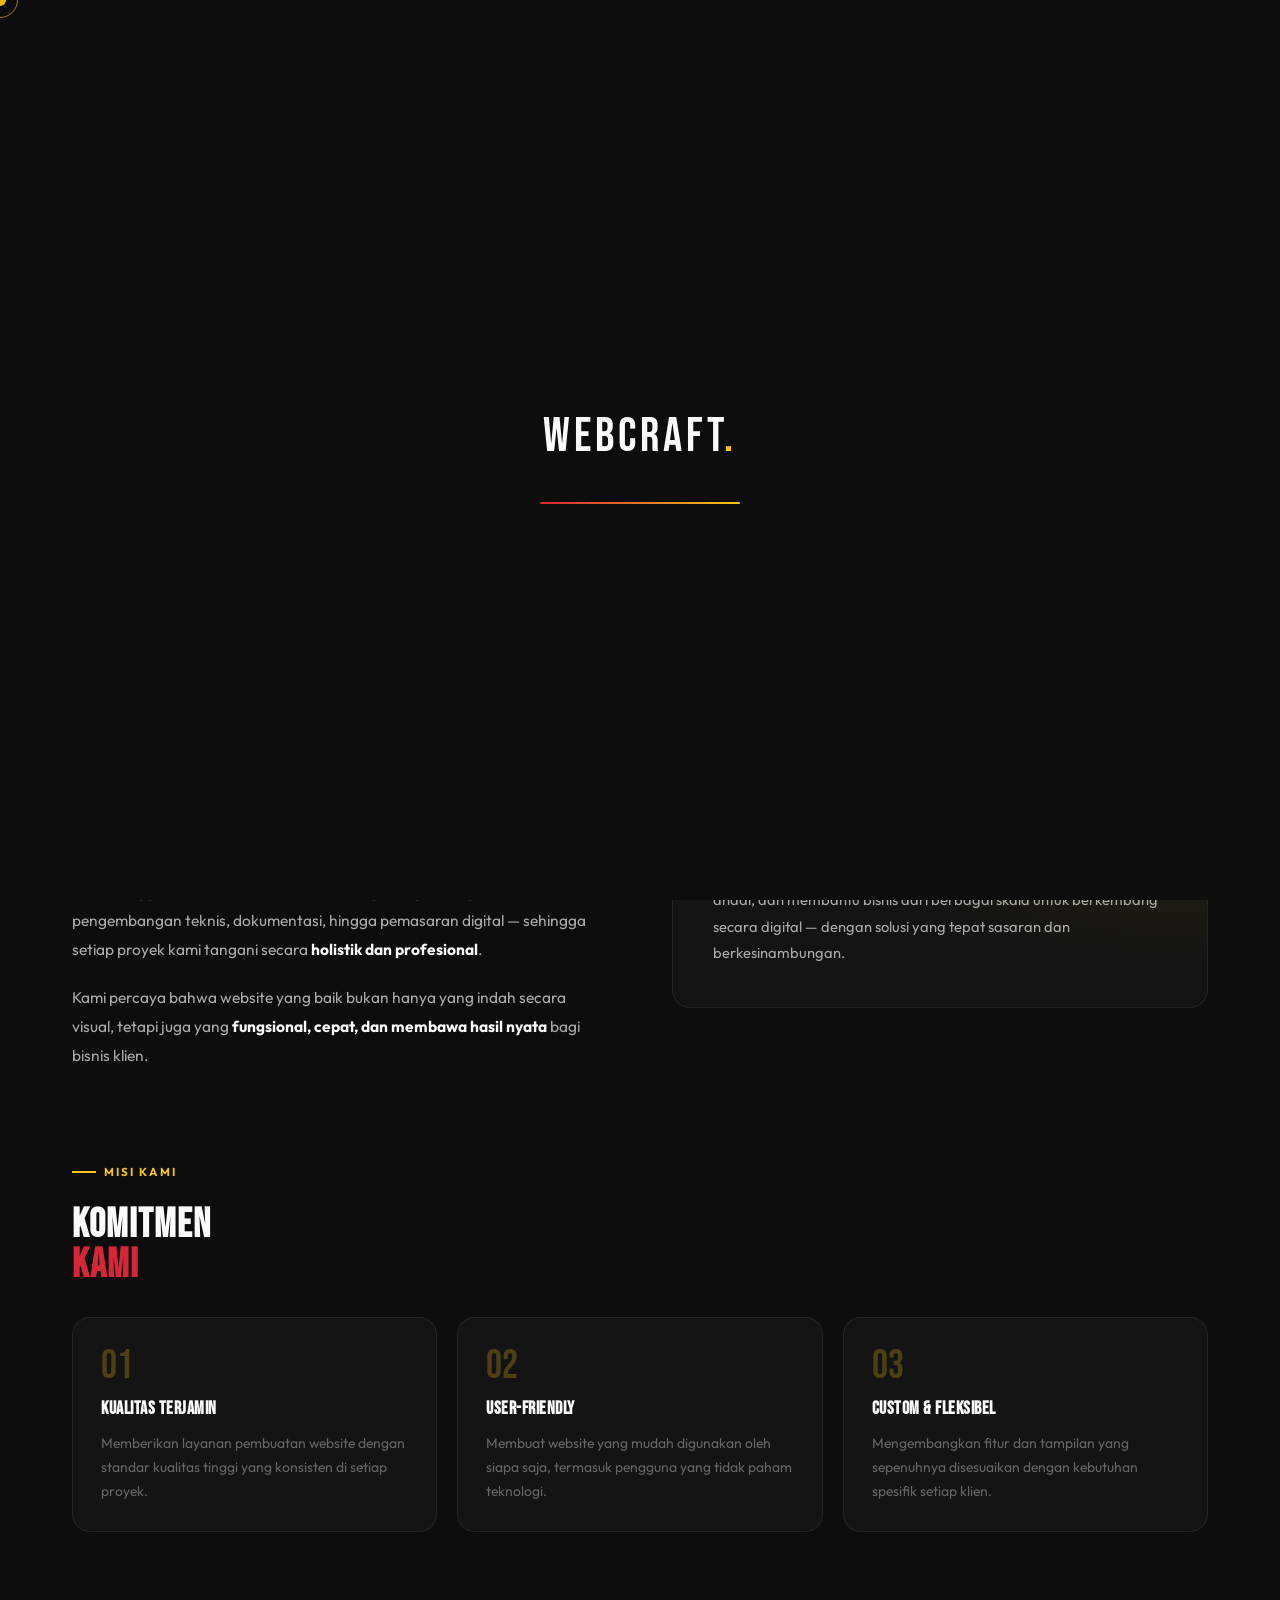
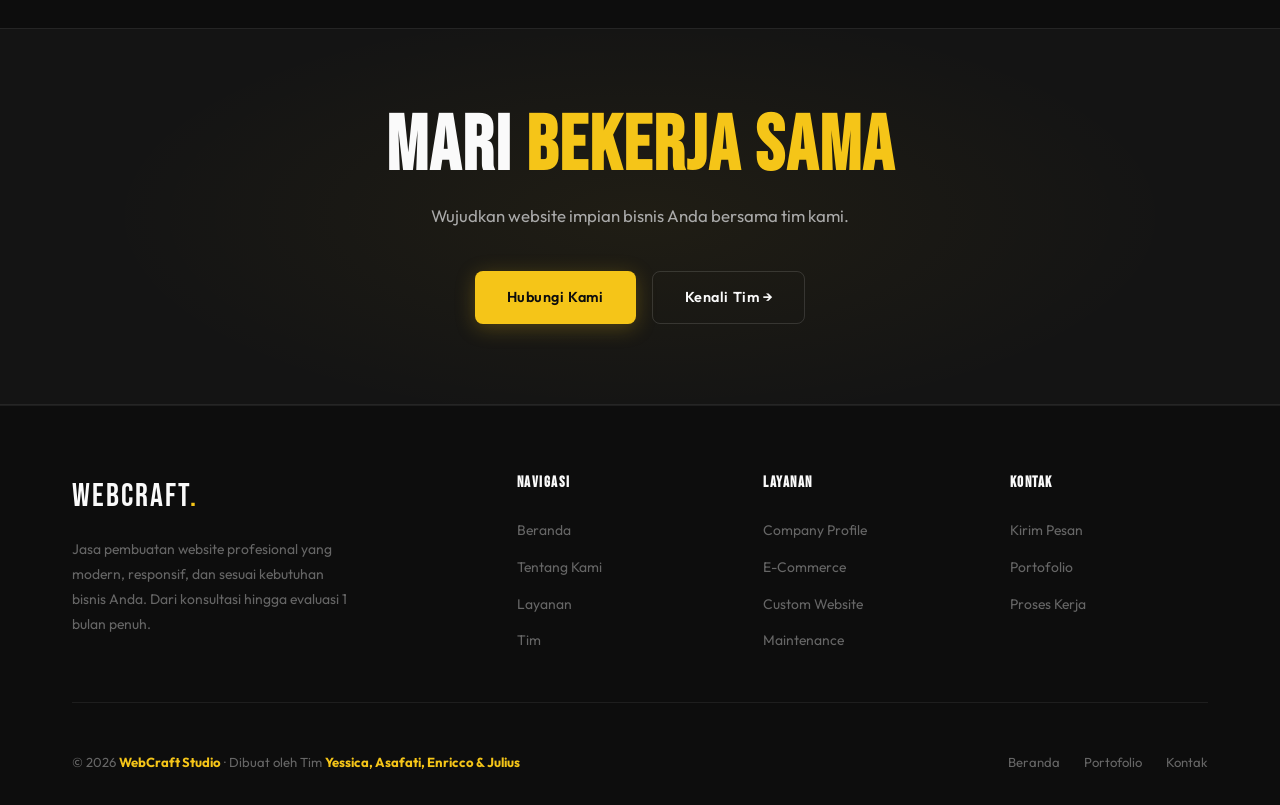
==== commit 7dd95c3f: "p" ====
--- a/about.html
+++ b/about.html
@@ -148,7 +148,7 @@
         </div>
       </div>
       <div class="footer-bottom">
-        <p>© 2024 <strong>WebCraft Studio</strong> · Dibuat oleh Tim <strong>Yessica, Asafati, Enricco &amp; Julius</strong></p>
+        <p>© 2026 <strong>WebCraft Studio</strong> · Dibuat oleh Tim <strong>Yessica, Asafati, Enricco &amp; Julius</strong></p>
         <div class="footer-bottom-links">
           <a href="index.html">Beranda</a>
           <a href="portfolio.html">Portofolio</a>
